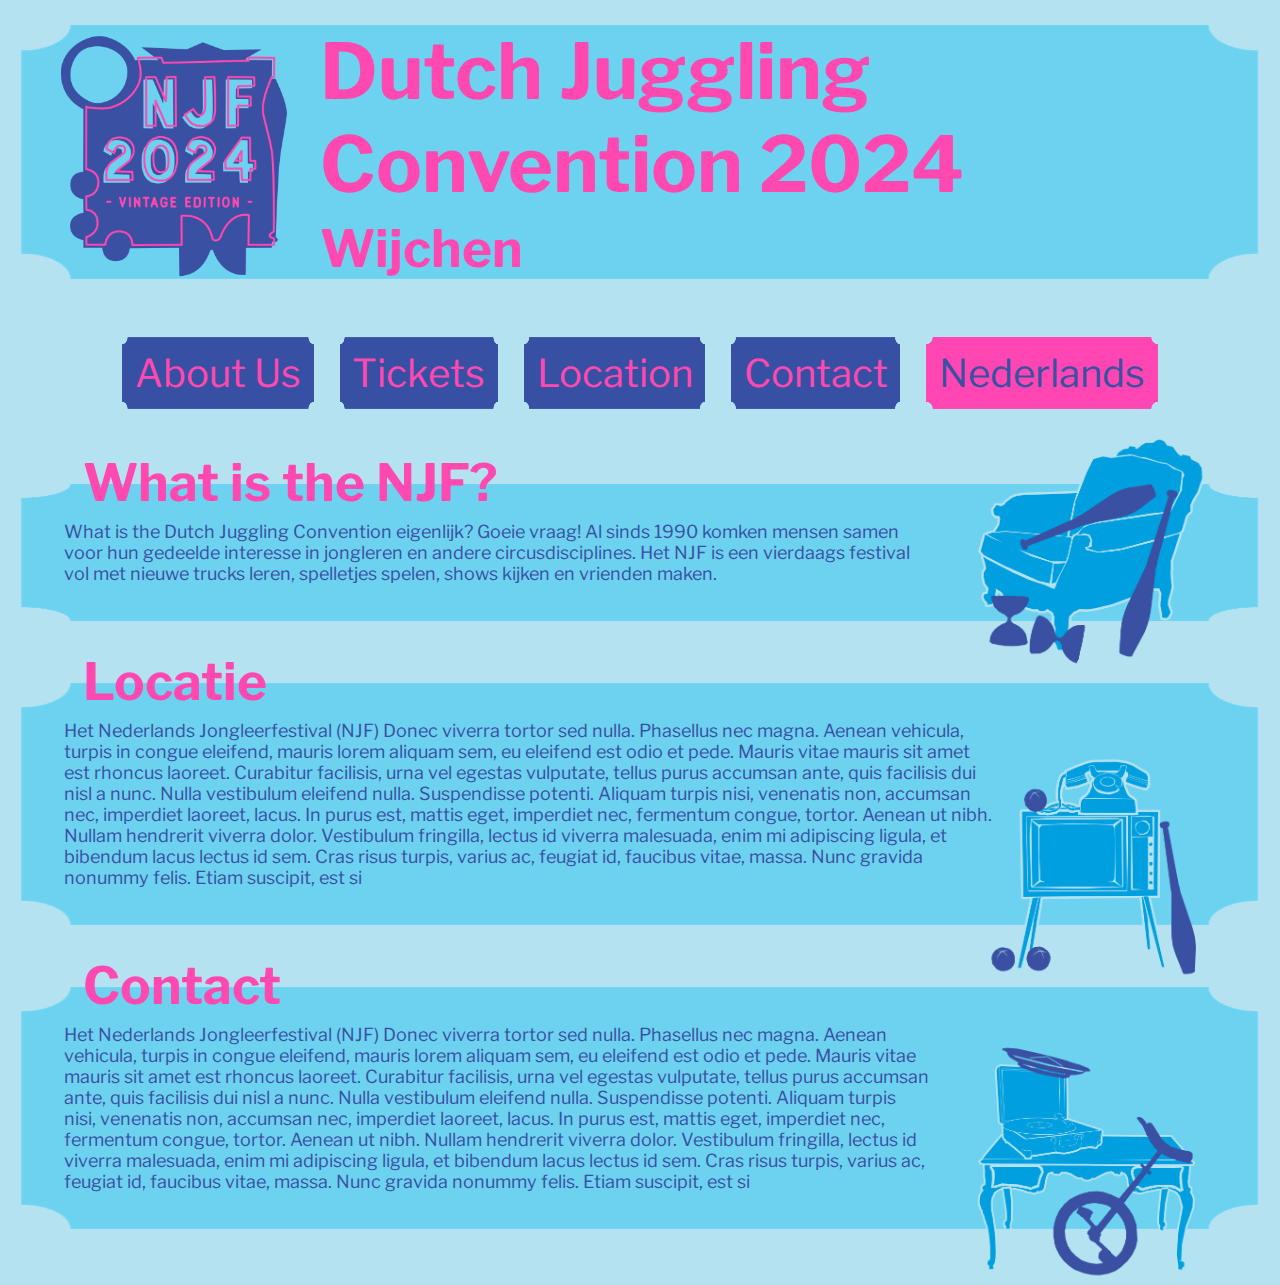
==== en/index.html @ 8fbb726e "adjusted language tile" ====
<!DOCTYPE html>
<html lang="en">
<head>
  <meta charset="UTF-8">
  <meta name="viewport" content="width=device-width, initial-scale=1.0">
  <title>NJF 2024 - The Vintage Edition</title>
  <link rel="stylesheet" href="../styles.css">
</head>
<body>
  <header>
      <div class="banner-container">
        <a href="index.html"><img src="../logo.png" alt="Banner" class="banner-logo"></a>
        <h1>Dutch Juggling Convention 2024</h1><h2>Wijchen</h2> 
      </div>
  </header>

  <div class="navbar-container">
      <ul>
        <li><a href=#about-njf-anchor>About Us</a></li>
        <li><a href="https://tickets.stichtingnjf.nl">Tickets</a></li>
        <li><a href=#location-anchor>Location</a></li>
        <li><a href=#contact-anchor>Contact</a></li>
        <li id="language-tile"><a id="language" href="../index.html">Nederlands</a></li>
      </ul>
  </div>

  <main>
    <div class="info-board" id="about-njf">
    <h1 id="about-njf-anchor">What is the NJF?</h1>
    <p>What is the Dutch Juggling Convention eigenlijk? Goeie vraag! Al sinds 1990 komken mensen samen voor hun gedeelde interesse in jongleren en andere circusdisciplines. Het NJF is een vierdaags festival vol met nieuwe trucks leren, spelletjes spelen, shows kijken en vrienden maken. 
    </p> 
    <img src="../stoel met spul transp.png">  
    </div>

    <div class="info-board" id="location">
      <h1 id="location-anchor">Locatie</h1>
      <p>Het Nederlands Jongleerfestival (NJF) Donec viverra tortor sed nulla. Phasellus nec magna. Aenean vehicula, turpis in congue eleifend, mauris lorem aliquam sem, eu eleifend est odio et pede. Mauris vitae mauris sit amet est rhoncus laoreet. Curabitur facilisis, urna vel egestas vulputate, tellus purus accumsan ante, quis facilisis dui nisl a nunc. 
      
      Nulla vestibulum eleifend nulla. Suspendisse potenti. Aliquam turpis nisi, venenatis non, accumsan nec, imperdiet laoreet, lacus. In purus est, mattis eget, imperdiet nec, fermentum congue, tortor. Aenean ut nibh. Nullam hendrerit viverra dolor. Vestibulum fringilla, lectus id viverra malesuada, enim mi adipiscing ligula, et bibendum lacus lectus id sem. Cras risus turpis, varius ac, feugiat id, faucibus vitae, massa. Nunc gravida nonummy felis. Etiam suscipit, est si</p> 
      <img src="../tv met telefoon en spul transp.png">
    </div>

    <div class="info-board" id="contact">
      <h1 id="contact-anchor">Contact</h1>
      <p>Het Nederlands Jongleerfestival (NJF) Donec viverra tortor sed nulla. Phasellus nec magna. Aenean vehicula, turpis in congue eleifend, mauris lorem aliquam sem, eu eleifend est odio et pede. Mauris vitae mauris sit amet est rhoncus laoreet. Curabitur facilisis, urna vel egestas vulputate, tellus purus accumsan ante, quis facilisis dui nisl a nunc. 
      
      Nulla vestibulum eleifend nulla. Suspendisse potenti. Aliquam turpis nisi, venenatis non, accumsan nec, imperdiet laoreet, lacus. In purus est, mattis eget, imperdiet nec, fermentum congue, tortor. Aenean ut nibh. Nullam hendrerit viverra dolor. Vestibulum fringilla, lectus id viverra malesuada, enim mi adipiscing ligula, et bibendum lacus lectus id sem. Cras risus turpis, varius ac, feugiat id, faucibus vitae, massa. Nunc gravida nonummy felis. Etiam suscipit, est si</p> 
      <img src="../tafel en eenwieler en bordje enzo.png">
    </div>
  </main>
</body>
</html>
---- styles.css ----
@font-face {
  font-family: 'Libre Franklin Title';
  src: url('Libre_Franklin/LibreFranklin-VariableFont_wght.ttf');
  weight: 600;
}
  
@font-face {
  font-family: 'Libre Franklin Text';
  src: url('Libre_Franklin/LibreFranklin-VariableFont_wght.ttf');
  weight: 400;
}

body {
  font-family: 'Libre Franklin Text';
  background-color: #B4E2F1;
  /* to make each tile centered */
  padding: 1%; 
}

/* position the logo */
.banner-logo {
  float: left;
  width: 20%;
  margin-top: 0.5vw;;
  margin-right: 2vw;
  margin-left: 2vw;
  /* margin-bottom: 0.75vw; */
}

.banner-container h1 {
  font-family: 'Libre Franklin Title';
  color: #FF48B0;
  font-size: 6vw;
  margin: 0.5vh;
}

.banner-container h2 {
  font-family: 'Libre Franklin Title';
  color: #FF48B0;
  font-size: 4vw;
  margin-top: 0.5vw;
  margin-bottom: 3.5vw;
}

.banner-container {
  background-image: url('tile-lightblue.png');
  background-repeat: no-repeat;
  background-size: 100% 100%;
}

.navbar-container {
  text-align: center; /* Center the text within the container */
  margin-bottom: 2%;
}

.navbar-container ul {
  list-style-type: none;
  padding: 0;
  margin: 0;
  display: flex; /* Use flexbox for horizontal alignment */
  justify-content: center; /* Center the list items horizontally */

}

.navbar-container ul li {
  font-family: 'Libre Franklin Title';
  font-size: 3vw;
  padding: 1vw;
  background-image: url('tile-purple.png');
  background-repeat: no-repeat;
  background-size: 100% 100%;
  margin: 1vw; /* Add margin between list items */
}

#language-tile {
  background-image: url('tile-pink.png');
  background-repeat: no-repeat;
  background-size: 100% 100%;
}

#language {
  color: #3A50A3;
}

.navbar-container ul li a:visited,
.navbar-container ul li a {
  color: #FF48B0;
  text-decoration: none;
}

.info-board {
  background-image: url(tile-lightblue.png);
  background-size: 100% 100%;
  position: relative; 
  margin-top: 5%;
  z-index: 1;
}

.info-board h1 {
  color: #FF48B0;
  font-size: 4vw;
  position: absolute; 
  float: left;
  margin: 1vw;
  /* make the heading responsive */
  top: -3.5vw;
  left: 4%;
}

.info-board p {
  color: #3A50A3;
  padding: 3%;
  font-size: 2vh;
  margin: 0.5%;
}

#about-njf p {
  width: 70%;
  z-index: 2;
}

#location p {
  width: 75%;
  z-index: 2;
}

#contact p {
  width: 70%;
  z-index: 2;
}

.info-board img {
  width: 20%;
  min-width: 100px;
  position: absolute;
  transform: translateY(-80%); 
  right: 4%; /* Adjust the right spacing as needed */
  z-index: 2;
}
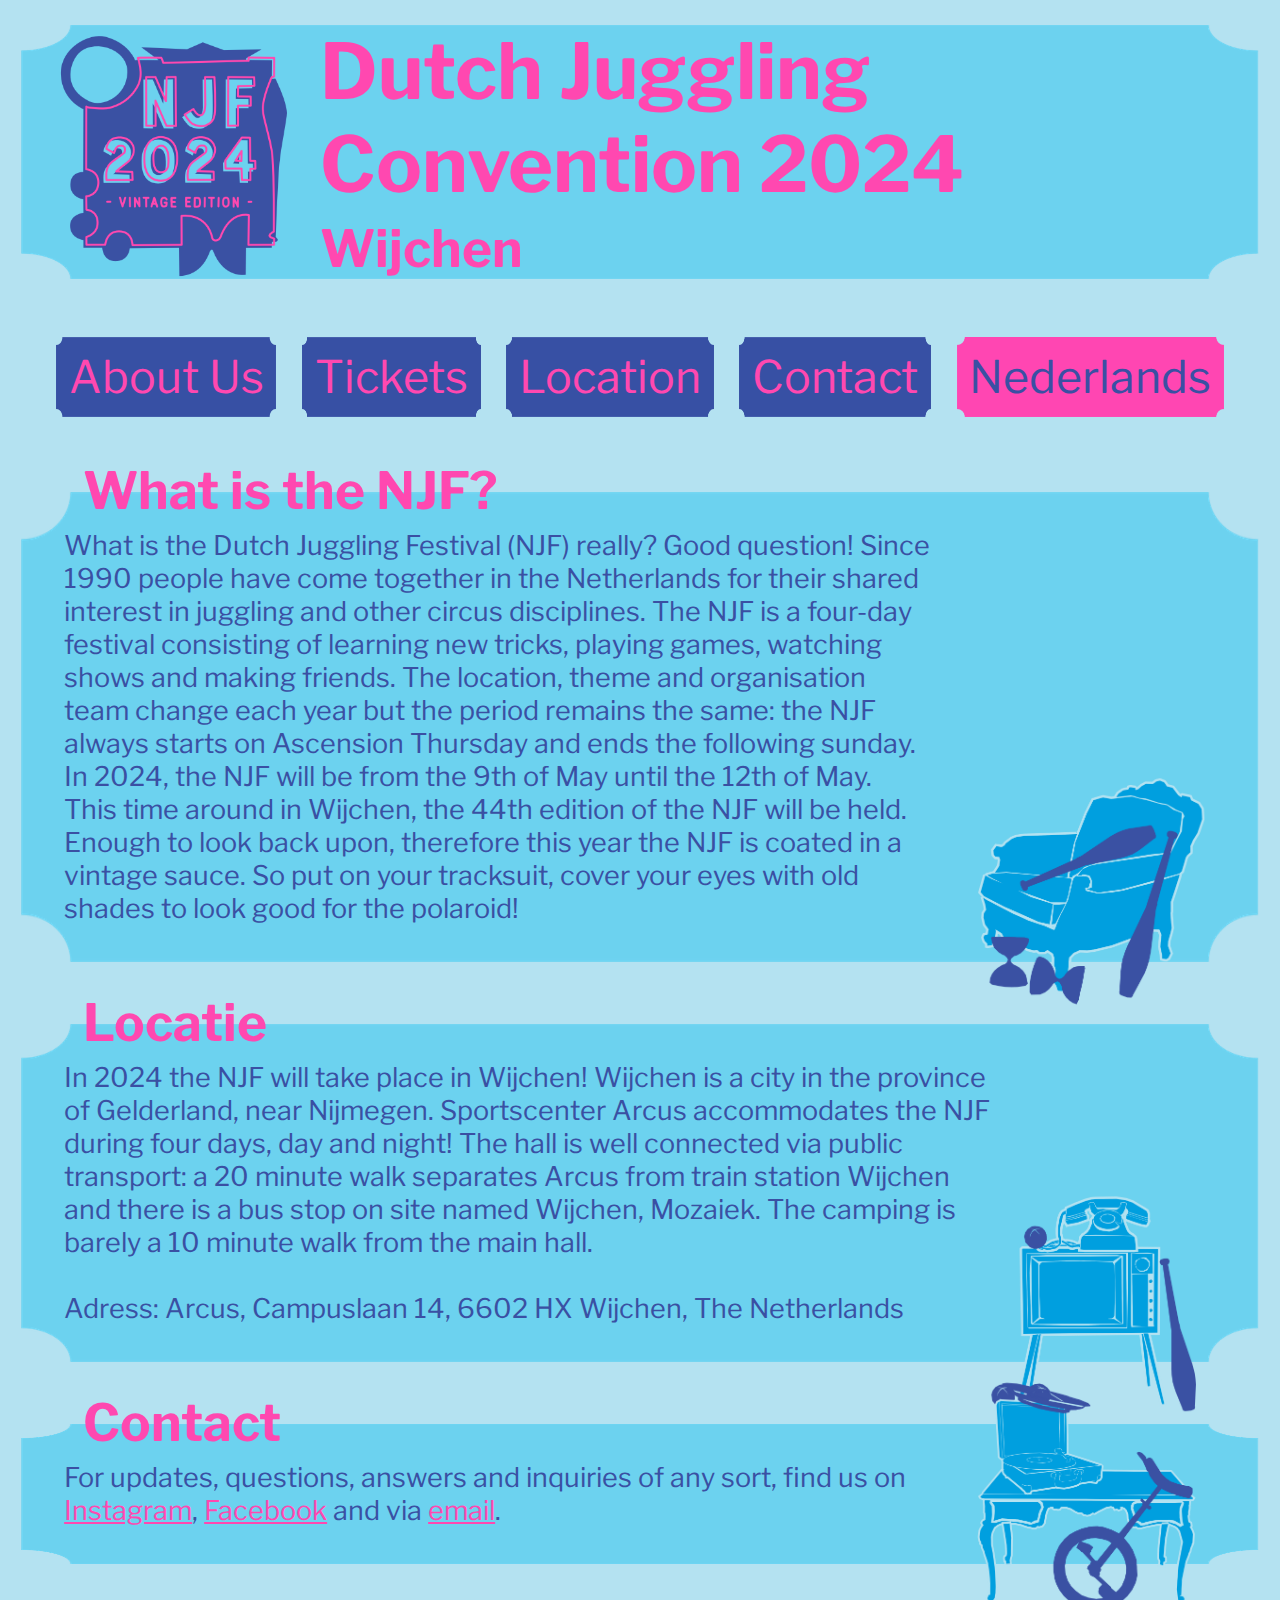
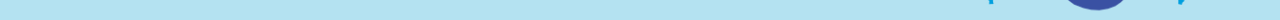
==== commit 35bf3a09: "added content for location about and contact" ====
--- a/en/index.html
+++ b/en/index.html
@@ -27,24 +27,22 @@
   <main>
     <div class="info-board" id="about-njf">
     <h1 id="about-njf-anchor">What is the NJF?</h1>
-    <p>What is the Dutch Juggling Convention eigenlijk? Goeie vraag! Al sinds 1990 komken mensen samen voor hun gedeelde interesse in jongleren en andere circusdisciplines. Het NJF is een vierdaags festival vol met nieuwe trucks leren, spelletjes spelen, shows kijken en vrienden maken. 
+    <p>What is the Dutch Juggling Festival (NJF) really? Good question! Since 1990 people have come together in the Netherlands for their shared interest in juggling and other circus disciplines. The NJF is a four-day festival consisting of learning new tricks, playing games, watching shows and making friends. The location, theme and organisation team change each year but the period remains the same: the NJF always starts on Ascension Thursday and ends the following sunday. In 2024, the NJF will be from the 9th of May until the 12th of May. This time around in Wijchen, the 44th edition of the NJF will be held. Enough to look back upon, therefore this year the NJF is coated in a vintage sauce. So put on your tracksuit, cover your eyes with old shades to look good for the polaroid!  
     </p> 
     <img src="../stoel met spul transp.png">  
     </div>
 
     <div class="info-board" id="location">
       <h1 id="location-anchor">Locatie</h1>
-      <p>Het Nederlands Jongleerfestival (NJF) Donec viverra tortor sed nulla. Phasellus nec magna. Aenean vehicula, turpis in congue eleifend, mauris lorem aliquam sem, eu eleifend est odio et pede. Mauris vitae mauris sit amet est rhoncus laoreet. Curabitur facilisis, urna vel egestas vulputate, tellus purus accumsan ante, quis facilisis dui nisl a nunc. 
-      
-      Nulla vestibulum eleifend nulla. Suspendisse potenti. Aliquam turpis nisi, venenatis non, accumsan nec, imperdiet laoreet, lacus. In purus est, mattis eget, imperdiet nec, fermentum congue, tortor. Aenean ut nibh. Nullam hendrerit viverra dolor. Vestibulum fringilla, lectus id viverra malesuada, enim mi adipiscing ligula, et bibendum lacus lectus id sem. Cras risus turpis, varius ac, feugiat id, faucibus vitae, massa. Nunc gravida nonummy felis. Etiam suscipit, est si</p> 
+      <p>In 2024 the NJF will take place in Wijchen! Wijchen is a city in the province of Gelderland, near Nijmegen. Sportscenter Arcus accommodates the NJF during four days, day and night! The hall is well connected via public transport: a 20 minute walk separates Arcus from train station Wijchen and there is a bus stop on site named Wijchen, Mozaiek. The camping is barely a 10 minute walk from the main hall. <br> <br>
+
+      Adress: Arcus, Campuslaan 14, 6602 HX Wijchen, The Netherlands</p>
       <img src="../tv met telefoon en spul transp.png">
     </div>
 
     <div class="info-board" id="contact">
       <h1 id="contact-anchor">Contact</h1>
-      <p>Het Nederlands Jongleerfestival (NJF) Donec viverra tortor sed nulla. Phasellus nec magna. Aenean vehicula, turpis in congue eleifend, mauris lorem aliquam sem, eu eleifend est odio et pede. Mauris vitae mauris sit amet est rhoncus laoreet. Curabitur facilisis, urna vel egestas vulputate, tellus purus accumsan ante, quis facilisis dui nisl a nunc. 
-      
-      Nulla vestibulum eleifend nulla. Suspendisse potenti. Aliquam turpis nisi, venenatis non, accumsan nec, imperdiet laoreet, lacus. In purus est, mattis eget, imperdiet nec, fermentum congue, tortor. Aenean ut nibh. Nullam hendrerit viverra dolor. Vestibulum fringilla, lectus id viverra malesuada, enim mi adipiscing ligula, et bibendum lacus lectus id sem. Cras risus turpis, varius ac, feugiat id, faucibus vitae, massa. Nunc gravida nonummy felis. Etiam suscipit, est si</p> 
+      <p>For updates, questions, answers and inquiries of any sort, find us on <a href="https://www.instagram.com/nederlandsjongleerfestival/">Instagram</a>, <a href="https://www.facebook.com/NederlandsJongleerFestival/">Facebook</a> and via <a href="mailto:2024@nederlandsjongleerfestival.nl">email</a>. </p> 
       <img src="../tafel en eenwieler en bordje enzo.png">
     </div>
   </main>
--- a/styles.css
+++ b/styles.css
@@ -64,7 +64,7 @@
 
 .navbar-container ul li {
   font-family: 'Libre Franklin Title';
-  font-size: 3vw;
+  font-size: 3.5vw;
   padding: 1vw;
   background-image: url('tile-purple.png');
   background-repeat: no-repeat;
@@ -108,25 +108,33 @@
 }
 
 .info-board p {
+  position: relative;
   color: #3A50A3;
   padding: 3%;
-  font-size: 2vh;
+  font-size: 3vh;
   margin: 0.5%;
 }
 
 #about-njf p {
   width: 70%;
-  z-index: 2;
+  z-index: 3;
 }
 
 #location p {
   width: 75%;
-  z-index: 2;
+  z-index: 3;
 }
 
 #contact p {
   width: 70%;
-  z-index: 2;
+  z-index: 3;
+}
+
+#contact a,
+#contact a:visited {
+  text-decoration: underline;
+  color: #FF48B0;
+  
 }
 
 .info-board img {
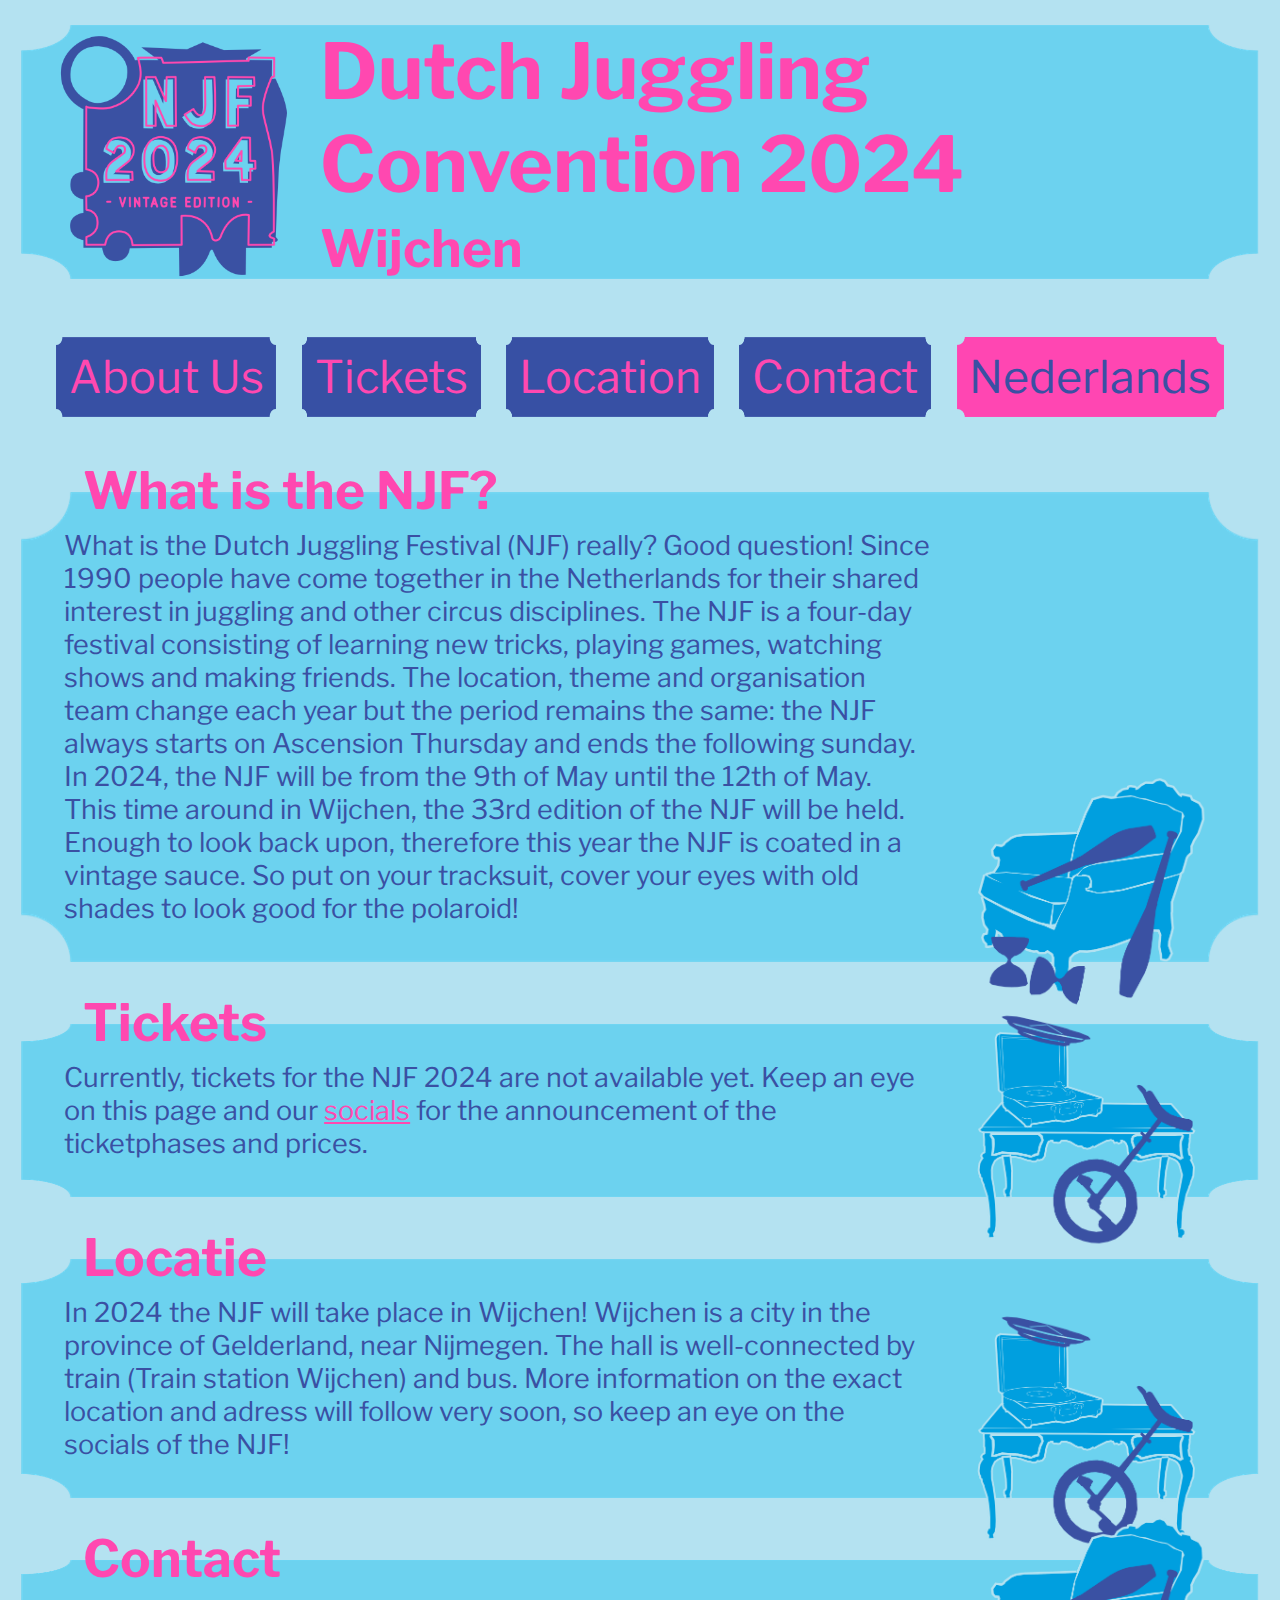
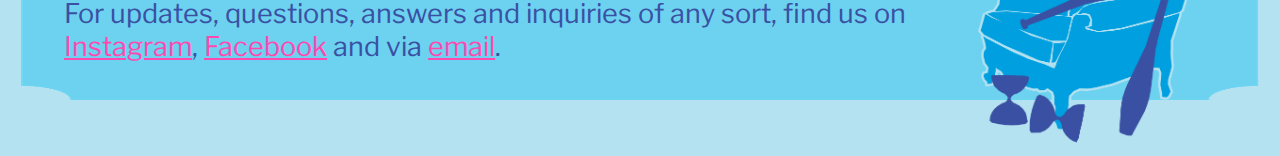
==== commit 01aecc02: "added tickets message" ====
--- a/en/index.html
+++ b/en/index.html
@@ -17,7 +17,7 @@
   <div class="navbar-container">
       <ul>
         <li><a href=#about-njf-anchor>About Us</a></li>
-        <li><a href="https://tickets.stichtingnjf.nl">Tickets</a></li>
+        <li><a href="#tickets-anchor">Tickets</a></li>
         <li><a href=#location-anchor>Location</a></li>
         <li><a href=#contact-anchor>Contact</a></li>
         <li id="language-tile"><a id="language" href="../index.html">Nederlands</a></li>
@@ -27,23 +27,27 @@
   <main>
     <div class="info-board" id="about-njf">
     <h1 id="about-njf-anchor">What is the NJF?</h1>
-    <p>What is the Dutch Juggling Festival (NJF) really? Good question! Since 1990 people have come together in the Netherlands for their shared interest in juggling and other circus disciplines. The NJF is a four-day festival consisting of learning new tricks, playing games, watching shows and making friends. The location, theme and organisation team change each year but the period remains the same: the NJF always starts on Ascension Thursday and ends the following sunday. In 2024, the NJF will be from the 9th of May until the 12th of May. This time around in Wijchen, the 44th edition of the NJF will be held. Enough to look back upon, therefore this year the NJF is coated in a vintage sauce. So put on your tracksuit, cover your eyes with old shades to look good for the polaroid!  
+    <p>What is the Dutch Juggling Festival (NJF) really? Good question! Since 1990 people have come together in the Netherlands for their shared interest in juggling and other circus disciplines. The NJF is a four-day festival consisting of learning new tricks, playing games, watching shows and making friends. The location, theme and organisation team change each year but the period remains the same: the NJF always starts on Ascension Thursday and ends the following sunday. In 2024, the NJF will be from the 9th of May until the 12th of May. This time around in Wijchen, the 33rd edition of the NJF will be held. Enough to look back upon, therefore this year the NJF is coated in a vintage sauce. So put on your tracksuit, cover your eyes with old shades to look good for the polaroid!  
     </p> 
     <img src="../stoel met spul transp.png">  
     </div>
 
+    <div class="info-board" id="tickets">
+      <h1 id="tickets-anchor">Tickets</h1>
+      <p>Currently, tickets for the NJF 2024 are not available yet. Keep an eye on this page and our <a href="#contact-anchor">socials</a> for the announcement of the ticketphases and prices. </p> 
+      <img src="../tafel en eenwieler en bordje enzo.png">
+    </div>
+
     <div class="info-board" id="location">
       <h1 id="location-anchor">Locatie</h1>
-      <p>In 2024 the NJF will take place in Wijchen! Wijchen is a city in the province of Gelderland, near Nijmegen. Sportscenter Arcus accommodates the NJF during four days, day and night! The hall is well connected via public transport: a 20 minute walk separates Arcus from train station Wijchen and there is a bus stop on site named Wijchen, Mozaiek. The camping is barely a 10 minute walk from the main hall. <br> <br>
-
-      Adress: Arcus, Campuslaan 14, 6602 HX Wijchen, The Netherlands</p>
-      <img src="../tv met telefoon en spul transp.png">
+      <p>In 2024 the NJF will take place in Wijchen! Wijchen is a city in the province of Gelderland, near Nijmegen. The hall is well-connected by train (Train station Wijchen) and bus. More information on the exact location and adress will follow very soon, so keep an eye on the socials of the NJF! </p>
+      <img src="../tafel en eenwieler en bordje enzo.png">
     </div>
 
     <div class="info-board" id="contact">
       <h1 id="contact-anchor">Contact</h1>
       <p>For updates, questions, answers and inquiries of any sort, find us on <a href="https://www.instagram.com/nederlandsjongleerfestival/">Instagram</a>, <a href="https://www.facebook.com/NederlandsJongleerFestival/">Facebook</a> and via <a href="mailto:2024@nederlandsjongleerfestival.nl">email</a>. </p> 
-      <img src="../tafel en eenwieler en bordje enzo.png">
+      <img src="../stoel met spul transp.png">
     </div>
   </main>
 </body>
--- a/styles.css
+++ b/styles.css
@@ -113,28 +113,14 @@
   padding: 3%;
   font-size: 3vh;
   margin: 0.5%;
+  z-index: 3;
+  width: 70%;
 }
 
-#about-njf p {
-  width: 70%;
-  z-index: 3;
-}
-
-#location p {
-  width: 75%;
-  z-index: 3;
-}
-
-#contact p {
-  width: 70%;
-  z-index: 3;
-}
-
-#contact a,
-#contact a:visited {
+.info-board a,
+.info-board a:visited {
   text-decoration: underline;
   color: #FF48B0;
-  
 }
 
 .info-board img {
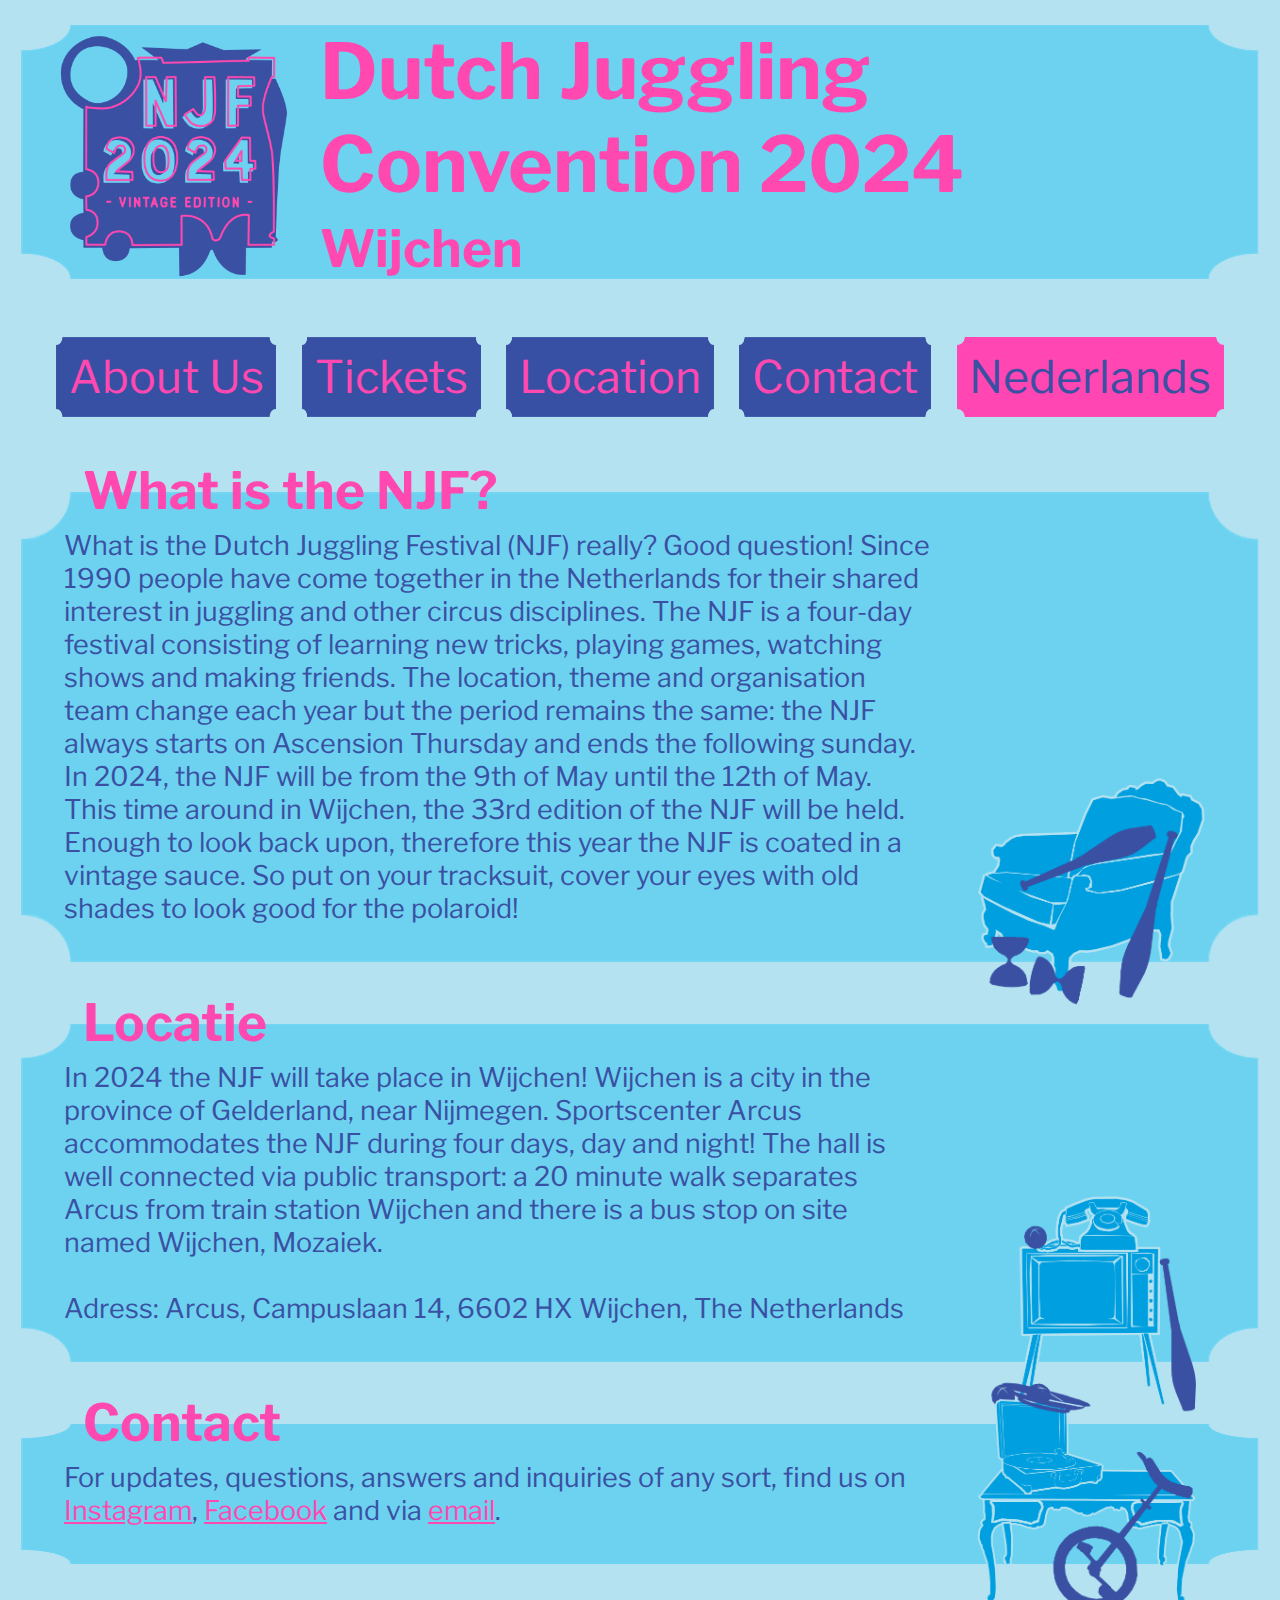
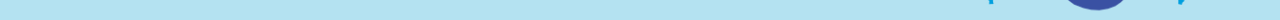
==== commit 9e655df8: "added ticketpage and location" ====
--- a/en/index.html
+++ b/en/index.html
@@ -1,11 +1,20 @@
 <!DOCTYPE html>
 <html lang="en">
-<head>
-  <meta charset="UTF-8">
-  <meta name="viewport" content="width=device-width, initial-scale=1.0">
-  <title>NJF 2024 - The Vintage Edition</title>
-  <link rel="stylesheet" href="../styles.css">
-</head>
+  <head>
+    <!-- Google tag (gtag.js) -->
+    <!-- <script async src="https://www.googletagmanager.com/gtag/js?id=G-M825SR22HD"></script>
+    <script>
+    window.dataLayer = window.dataLayer || [];
+    function gtag(){dataLayer.push(arguments);}
+    gtag('js', new Date());
+  
+    gtag('config', 'G-M825SR22HD');
+    </script> -->
+    <meta charset="UTF-8">
+    <meta name="viewport" content="width=device-width, initial-scale=1.0">
+    <title>NJF 2024 - The Vintage Edition</title>
+    <link rel="stylesheet" href="../styles.css">
+  </head>
 <body>
   <header>
       <div class="banner-container">
@@ -17,7 +26,7 @@
   <div class="navbar-container">
       <ul>
         <li><a href=#about-njf-anchor>About Us</a></li>
-        <li><a href="#tickets-anchor">Tickets</a></li>
+        <li><a href="tickets.html">Tickets</a></li>
         <li><a href=#location-anchor>Location</a></li>
         <li><a href=#contact-anchor>Contact</a></li>
         <li id="language-tile"><a id="language" href="../index.html">Nederlands</a></li>
@@ -32,22 +41,18 @@
     <img src="../stoel met spul transp.png">  
     </div>
 
-    <div class="info-board" id="tickets">
-      <h1 id="tickets-anchor">Tickets</h1>
-      <p>Currently, tickets for the NJF 2024 are not available yet. Keep an eye on this page and our <a href="#contact-anchor">socials</a> for the announcement of the ticketphases and prices. </p> 
-      <img src="../tafel en eenwieler en bordje enzo.png">
-    </div>
-
     <div class="info-board" id="location">
       <h1 id="location-anchor">Locatie</h1>
-      <p>In 2024 the NJF will take place in Wijchen! Wijchen is a city in the province of Gelderland, near Nijmegen. The hall is well-connected by train (Train station Wijchen) and bus. More information on the exact location and adress will follow very soon, so keep an eye on the socials of the NJF! </p>
-      <img src="../tafel en eenwieler en bordje enzo.png">
+      <p>In 2024 the NJF will take place in Wijchen! Wijchen is a city in the province of Gelderland, near Nijmegen. Sportscenter Arcus accommodates the NJF during four days, day and night! The hall is well connected via public transport: a 20 minute walk separates Arcus from train station Wijchen and there is a bus stop on site named Wijchen, Mozaiek. <br> <br>
+
+        Adress: Arcus, Campuslaan 14, 6602 HX Wijchen, The Netherlands</p>
+      <img src="../tv met telefoon en spul transp.png">
     </div>
 
     <div class="info-board" id="contact">
       <h1 id="contact-anchor">Contact</h1>
       <p>For updates, questions, answers and inquiries of any sort, find us on <a href="https://www.instagram.com/nederlandsjongleerfestival/">Instagram</a>, <a href="https://www.facebook.com/NederlandsJongleerFestival/">Facebook</a> and via <a href="mailto:2024@nederlandsjongleerfestival.nl">email</a>. </p> 
-      <img src="../stoel met spul transp.png">
+      <img src="../tafel en eenwieler en bordje enzo.png">
     </div>
   </main>
 </body>
--- a/styles.css
+++ b/styles.css
@@ -107,6 +107,17 @@
   left: 4%;
 }
 
+.info-board h2 {
+  color: #FF48B0;
+  font-size: 2vw;
+  float: left;
+  padding-left: 3%;
+  /* make the heading responsive */
+  /* top: -3.5vw;
+  left: 4%; */
+  margin: 0%;
+}
+
 .info-board p {
   position: relative;
   color: #3A50A3;
@@ -131,3 +142,28 @@
   right: 4%; /* Adjust the right spacing as needed */
   z-index: 2;
 }
+
+.info-board table, th, td {
+  border: 2px solid #3A50A3;
+  border-collapse: collapse;
+}
+
+.info-board th {
+  color: #FF48B0;
+}
+
+.info-board td {
+  color: #3A50A3;
+}
+
+.info-board table {
+  position: relative;
+  padding: 3%;
+  font-size: 3vh;
+  margin: 0.5%;
+  margin-left: 3%;
+  margin-bottom: 3%;
+  z-index: 3;
+  width: 70%;
+}
+
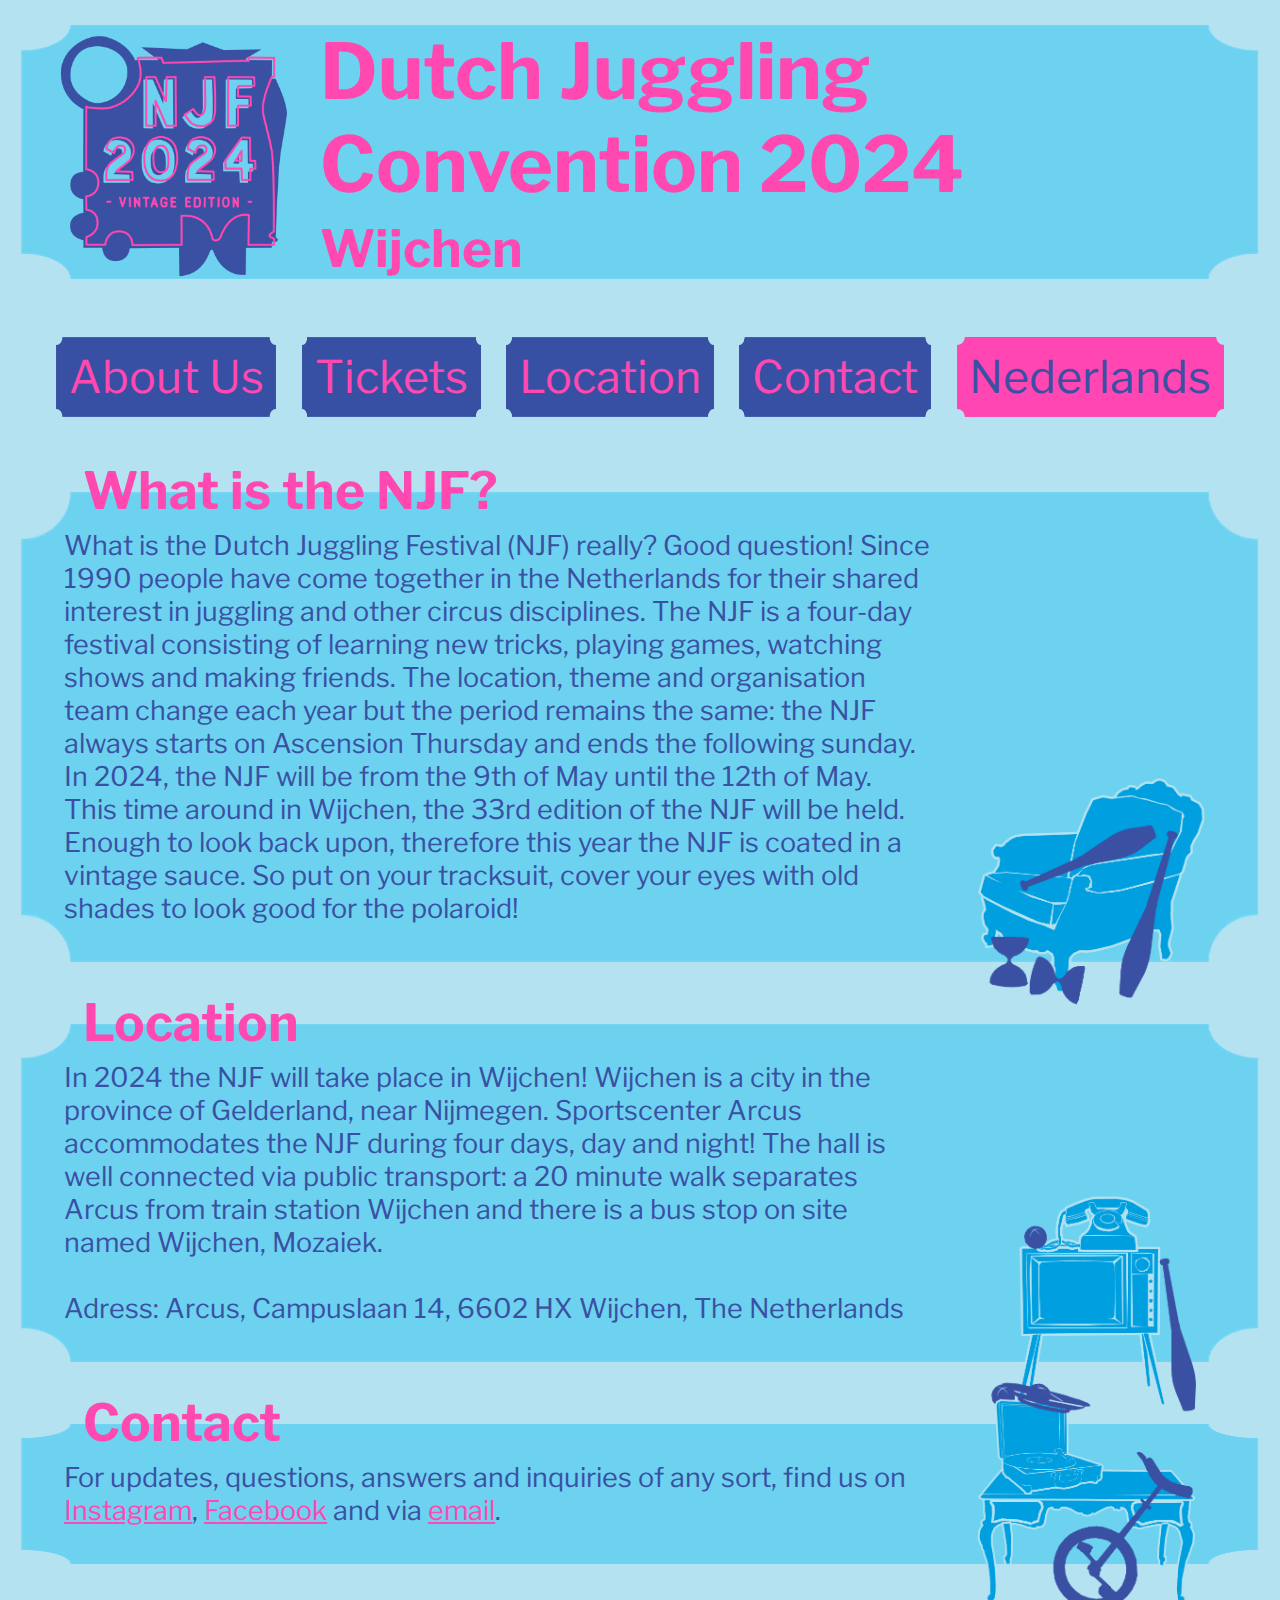
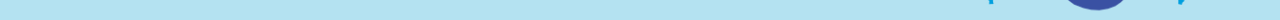
==== commit e5a61ce9: "fixed location typo in english index" ====
--- a/en/index.html
+++ b/en/index.html
@@ -42,7 +42,7 @@
     </div>
 
     <div class="info-board" id="location">
-      <h1 id="location-anchor">Locatie</h1>
+      <h1 id="location-anchor">Location</h1>
       <p>In 2024 the NJF will take place in Wijchen! Wijchen is a city in the province of Gelderland, near Nijmegen. Sportscenter Arcus accommodates the NJF during four days, day and night! The hall is well connected via public transport: a 20 minute walk separates Arcus from train station Wijchen and there is a bus stop on site named Wijchen, Mozaiek. <br> <br>
 
         Adress: Arcus, Campuslaan 14, 6602 HX Wijchen, The Netherlands</p>
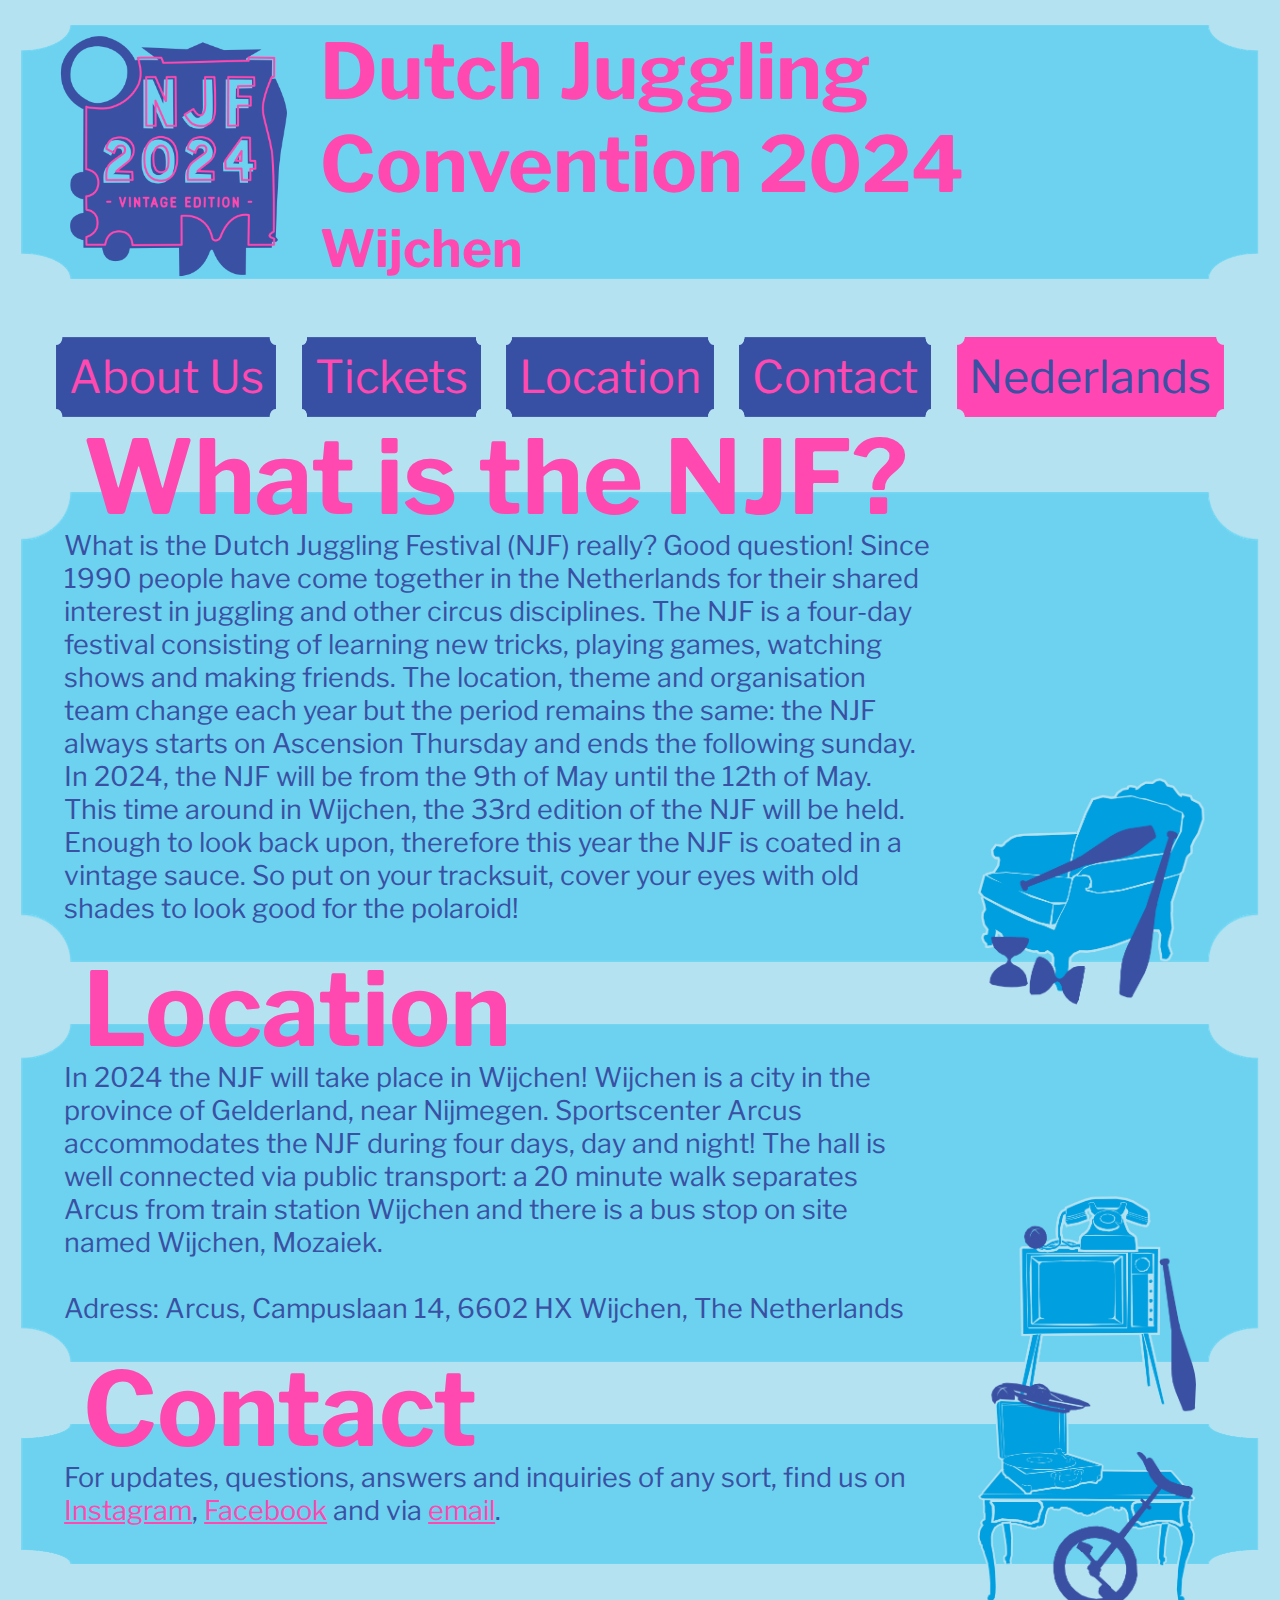
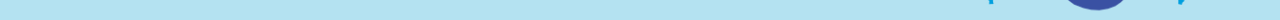
==== commit 94ec5d05: "added about page" ====
--- a/en/index.html
+++ b/en/index.html
@@ -25,7 +25,7 @@
 
   <div class="navbar-container">
       <ul>
-        <li><a href=#about-njf-anchor>About Us</a></li>
+        <li><a href=about.html>About Us</a></li>
         <li><a href="tickets.html">Tickets</a></li>
         <li><a href=#location-anchor>Location</a></li>
         <li><a href=#contact-anchor>Contact</a></li>
--- a/styles.css
+++ b/styles.css
@@ -51,6 +51,8 @@
 .navbar-container {
   text-align: center; /* Center the text within the container */
   margin-bottom: 2%;
+  justify-content: center;
+  flex-direction: row;
 }
 
 .navbar-container ul {
@@ -59,12 +61,13 @@
   margin: 0;
   display: flex; /* Use flexbox for horizontal alignment */
   justify-content: center; /* Center the list items horizontally */
+  flex-wrap: wrap;
 
 }
 
 .navbar-container ul li {
   font-family: 'Libre Franklin Title';
-  font-size: 3.5vw;
+  font-size: 5vh;
   padding: 1vw;
   background-image: url('tile-purple.png');
   background-repeat: no-repeat;
@@ -98,24 +101,24 @@
 
 .info-board h1 {
   color: #FF48B0;
-  font-size: 4vw;
+  font-size: 8vw;
   position: absolute; 
   float: left;
   margin: 1vw;
   /* make the heading responsive */
-  top: -3.5vw;
+  top: -7vw;
   left: 4%;
 }
 
 .info-board h2 {
   color: #FF48B0;
-  font-size: 2vw;
-  float: left;
+  font-size: 4vh;
   padding-left: 3%;
   /* make the heading responsive */
-  /* top: -3.5vw;
-  left: 4%; */
-  margin: 0%;
+  /* top: 4vw; */
+  /* left: 4%;  */
+  margin-bottom: -3%;
+  margin-top: -1%;
 }
 
 .info-board p {
@@ -163,7 +166,66 @@
   margin: 0.5%;
   margin-left: 3%;
   margin-bottom: 3%;
+  margin-right: 3%;
   z-index: 3;
   width: 70%;
 }
 
+.team-board img {
+  position: relative;
+  float: right;
+  /* width: 20%; */
+  max-width: 20%;
+  max-height: 50vh;
+  height: 40%;
+  z-index: 2;
+  right: 3%;
+} 
+
+.team-board a,
+.team-board a:visited {
+  text-decoration: underline;
+  color: #FF48B0;
+}
+
+.team-board p {
+  position: relative;
+  color: #3A50A3;
+  padding: 3%;
+  font-size: 3vh;
+  margin: 0.5%;
+  z-index: 3;
+  width: 70%;
+}
+
+.team-board h1 {
+  color: #FF48B0;
+  font-size: 8vw;
+  position: absolute; 
+  float: left;
+  margin: 1vw;
+  /* make the heading responsive */
+  top: -7vw;
+  left: 4%;
+}
+
+.team-board {
+  background-image: url(tile-lightblue.png);
+  background-size: 100% 100%;
+  position: relative; 
+  margin-top: 5%;
+  z-index: 1;
+  display: flex;
+  flex-direction: row;
+}
+
+@media only screen and (max-width: 800px) {
+  .team-board {
+    flex-direction: column;
+  }
+
+  .team-board img {
+    max-width: 40%;
+    left: 30%
+  }
+}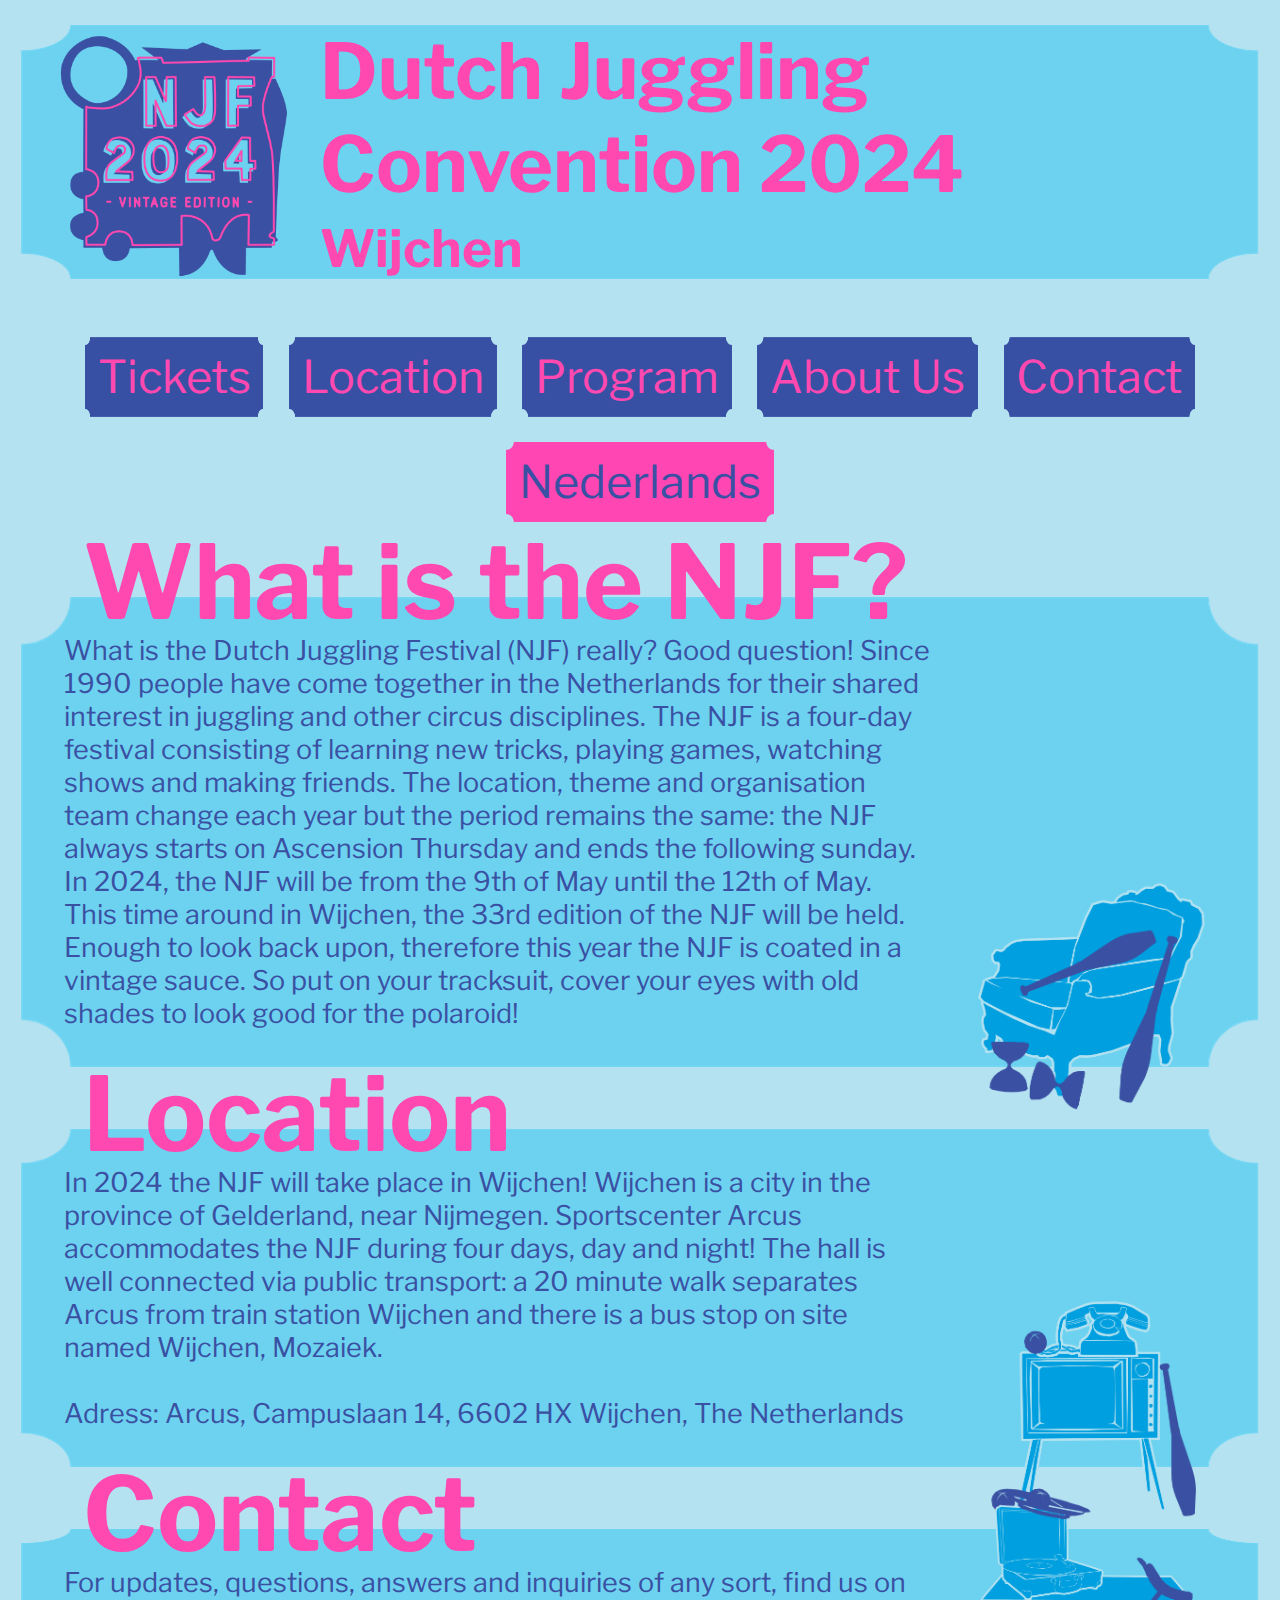
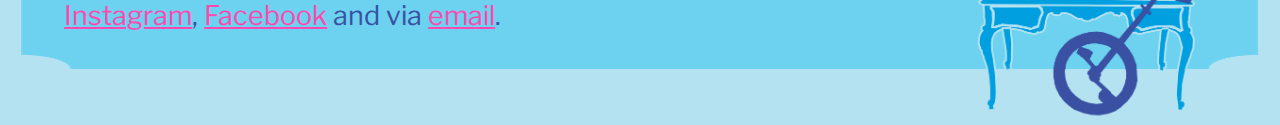
==== commit 762adac8: "added program to website" ====
--- a/en/index.html
+++ b/en/index.html
@@ -25,9 +25,10 @@
 
   <div class="navbar-container">
       <ul>
-        <li><a href=about.html>About Us</a></li>
         <li><a href="tickets.html">Tickets</a></li>
         <li><a href=#location-anchor>Location</a></li>
+        <li><a href="program.html">Program</a></li>
+        <li><a href=about.html>About Us</a></li>
         <li><a href=#contact-anchor>Contact</a></li>
         <li id="language-tile"><a id="language" href="../index.html">Nederlands</a></li>
       </ul>
--- a/styles.css
+++ b/styles.css
@@ -131,6 +131,18 @@
   width: 70%;
 }
 
+.info-board pre {
+  position: relative;
+  color: #3A50A3;
+  padding-left: 3%;
+  font-size: 2.4vh;
+  margin: 0.5%;
+  z-index: 3;
+  width: 96%;
+  white-space: pre-wrap;
+  font-family: 'Libre Franklin Title';
+}
+
 .info-board a,
 .info-board a:visited {
   text-decoration: underline;
@@ -219,6 +231,32 @@
   flex-direction: row;
 }
 
+#program-top-p {
+  position: relative;
+  color: #3A50A3;
+  padding-top: 3%;
+  padding-left: 3%;
+  padding-right: 3%;
+  padding-bottom: 0.5%;
+  font-size: 3vh;
+  margin: 0.5%;
+  z-index: 3;
+  width: 90%;
+}
+
+#program-bot-p {
+  position: relative;
+  color: #3A50A3;
+  padding-top: 0.5%;
+  padding-left: 3%;
+  padding-right: 3%;
+  padding-bottom: 3%;
+  font-size: 3vh;
+  margin: 0.5%;
+  z-index: 3;
+  width: 70%;
+}
+
 @media only screen and (max-width: 800px) {
   .team-board {
     flex-direction: column;
@@ -228,4 +266,4 @@
     max-width: 40%;
     left: 30%
   }
-}+}
